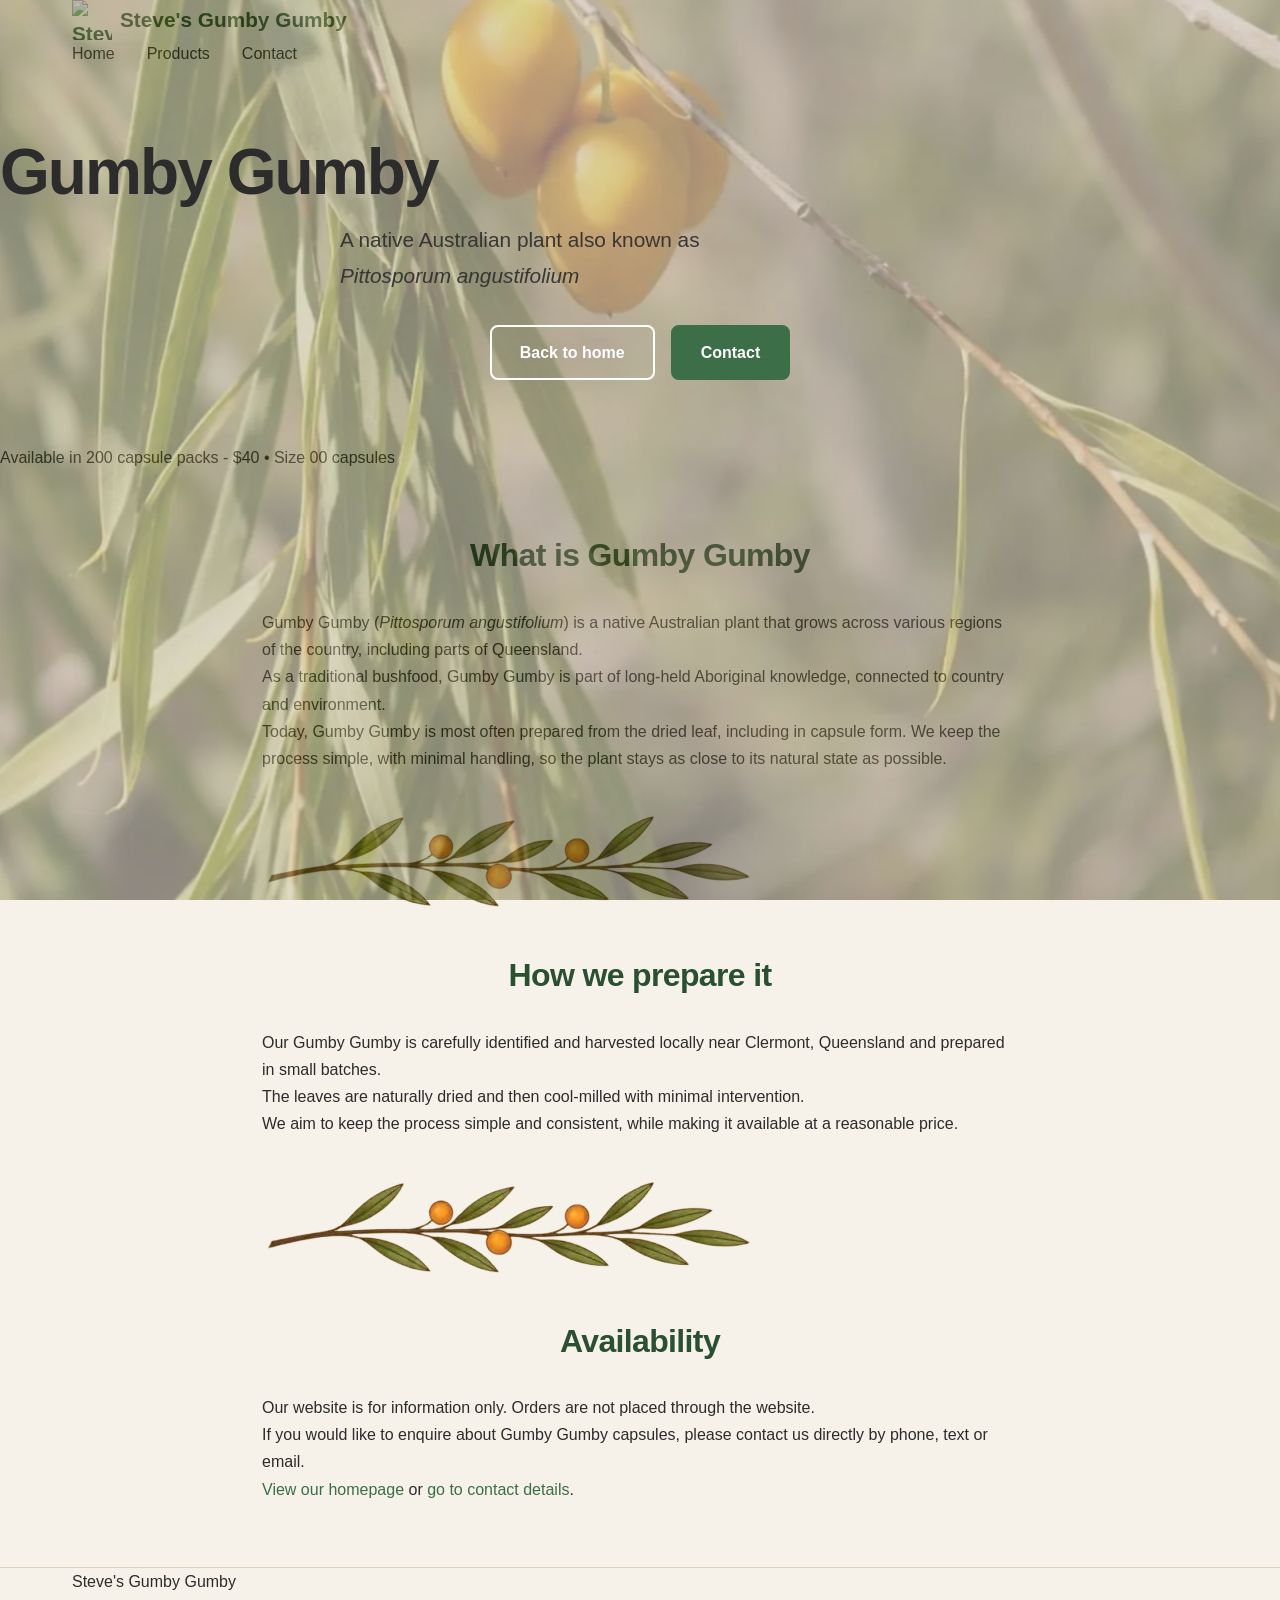
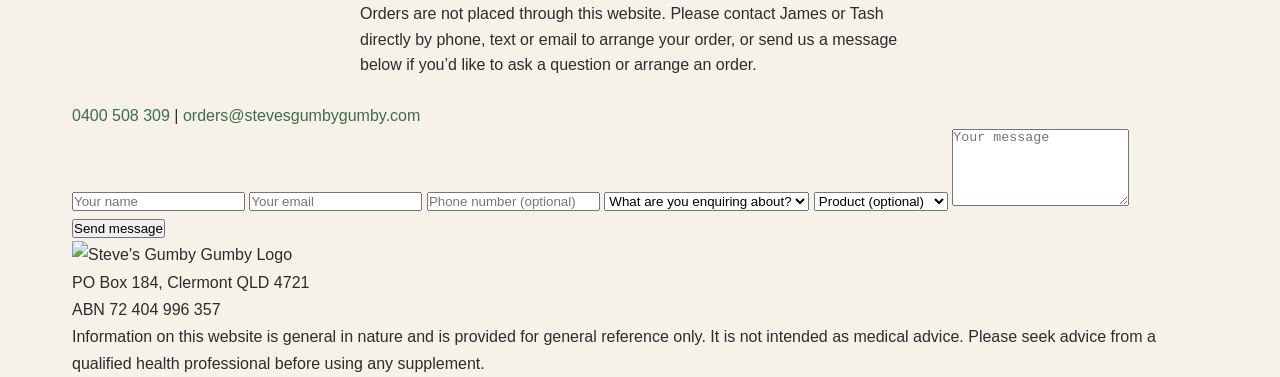
==== gumby/index.html @ 88871fe6 "lots" ====
<!DOCTYPE html>
<html lang="en">

<head>
<meta charset="UTF-8" />
<meta name="viewport" content="width=device-width, initial-scale=1.0" />

<title>Gumby Gumby | Steve's Gumby Gumby Australia</title>
<meta name="description"
  content="Learn more about Gumby Gumby, also known as Pittosporum angustifolium, a native Australian plant prepared in small batches near Clermont, Queensland." />
<meta name="author" content="Steve's Gumby Gumby" />
<meta name="robots" content="index, follow" />

<meta property="og:title" content="Gumby Gumby | Steve's Gumby Gumby Australia" />
<meta property="og:description"
  content="Learn more about Gumby Gumby, a native Australian plant prepared in small batches near Clermont, Queensland." />
<meta property="og:type" content="website" />
<meta property="og:site_name" content="Steve's Gumby Gumby" />
<meta property="og:url" content="https://stevesgumbygumby.com/gumby/" />
<meta property="og:image" content="https://stevesgumbygumby.com/images/gumby-leaves-hero.webp" />

<link rel="canonical" href="https://stevesgumbygumby.com/gumby/" />
<link rel="icon" type="image/png" href="/images/logo.webp" />
<link rel="preconnect" href="https://fonts.googleapis.com" />
<link rel="preconnect" href="https://fonts.gstatic.com" crossorigin />
<link href="https://fonts.googleapis.com/css2?family=Montserrat:ital,wght@0,400;0,500;0,600;0,700;1,400&amp;display=swap"
  rel="stylesheet" />
<style>
  .skip-link,
  .sr-only {
    position: absolute;
  }

  .skip-link {
    left: 16px;
    top: 16px;
    z-index: 100;
    padding: 10px 14px;
    border-radius: 10px;
    background: #3c6e47;
    color: #fff;
    transform: translateY(-200%);
    transition: transform 0.2s ease;
  }

  .skip-link:focus {
    transform: translateY(0);
  }

  .sr-only {
    width: 1px;
    height: 1px;
    padding: 0;
    margin: -1px;
    overflow: hidden;
    clip: rect(0, 0, 0, 0);
    white-space: nowrap;
    border: 0;
  }
</style>
<link rel="stylesheet" href="/main.css" />

<script async src="https://www.googletagmanager.com/gtag/js?id=G-RG7TG7MCJ2"></script>
<script>
  window.dataLayer = window.dataLayer || [];
  function gtag(){dataLayer.push(arguments);}
  gtag('js', new Date());
  gtag('config', 'G-RG7TG7MCJ2');
</script>

<script defer src="https://cloud.umami.is/script.js" data-website-id="03a95c8d-c876-46a6-98cc-812f60736de4"></script>

<script type="application/ld+json">
{
  "@context": "https://schema.org",
  "@type": "Product",
  "name": "Gumby Gumby Capsules (200 capsules)",
  "image": "https://stevesgumbygumby.com/images/premium-gumby-gumby.webp",
  "description": "200 capsule pack containing 100% Gumby Gumby leaf (Pittosporum angustifolium), prepared in small batches near Clermont, Queensland.",
  "brand": {
    "@type": "Brand",
    "name": "Steve's Gumby Gumby"
  },
  "offers": {
  "@type": "Offer",
  "url": "https://stevesgumbygumby.com/gumby/",
  "priceCurrency": "AUD",
  "price": "40.00",
  "availability": "https://schema.org/InStock",
  "priceValidUntil": "2026-12-31"
}
}
</script>
</head>

<body id="top">
  <a class="skip-link" href="#main-content">Skip to content</a>
  <header class="topbar">
    <div class="container topbar-inner">
      <a class="brand" href="/">
        <img src="/images/logo.webp" alt="Steve's Gumby Gumby logo" class="logo">
        Steve's Gumby Gumby
      </a>
      <nav class="nav" aria-label="Primary">
        <a href="/">Home</a>
        <a href="/#products">Products</a>
        <a href="/#contact">Contact</a>
      </nav>
    </div>
  </header>

  <main id="main-content">
    <section class="hero-section">
      <div class="hero-bg">
        <img src="/images/gumby-leaves-hero.webp" alt="Fresh Gumby Gumby leaves from Clermont, Queensland" />
      </div>
      <div class="hero-content">
        <h1>Gumby Gumby</h1>
        <p class="subheading">A native Australian plant also known as <br>
          <em>Pittosporum angustifolium</em></p>
        <div class="hero-buttons">
          <a href="/" class="btn btn-secondary">Back to home</a>
          <a href="/#contact" class="btn btn-primary">Contact</a>
        </div>
      </div>
    </section>

<p class="product-meta">
  Available in 200 capsule packs - $40 • Size 00 capsules
</p>

    <section class="section">
      <div class="container" style="max-width: 820px;">
        <h2 class="section-title">What is Gumby Gumby</h2>

        <div class="approach">
          <p>
            Gumby Gumby (<em>Pittosporum angustifolium</em>) is a native Australian plant that grows across various regions of the country, including parts of Queensland.
          </p>

          <p>
            As a traditional bushfood, Gumby Gumby is part of long-held Aboriginal knowledge, connected to country and environment.          </p>

          <p>
            Today, Gumby Gumby is most often prepared from the dried leaf, including in capsule form. We keep the process simple, with minimal handling, so the plant stays as close to its natural state as possible.          </p>
        </div>

        <div class="gumby-divider" style="margin-top: 36px; margin-bottom: 36px;">
          <img src="/images/leaf-divider.webp" alt="Gumby Gumby botanical divider" loading="lazy">
        </div>

        <h2 class="section-title">How we prepare it</h2>

        <div class="approach">
          <p>
            Our Gumby Gumby is carefully identified and harvested locally near Clermont, Queensland and prepared in small batches.
          </p>

          <p>
            The leaves are naturally dried and then cool-milled with minimal intervention.
          </p>

          <p>
            We aim to keep the process simple and consistent, while making it available at a reasonable price.
          </p>
        </div>

        <div class="gumby-divider" style="margin-top: 36px; margin-bottom: 36px;">
          <img src="/images/leaf-divider.webp" alt="Gumby Gumby botanical divider" loading="lazy">
        </div>

        <h2 class="section-title">Availability</h2>

        <div class="approach">
          <p>
            Our website is for information only. Orders are not placed through the website.
          </p>

          <p>
            If you would like to enquire about Gumby Gumby capsules, please contact us directly by phone, text or email.
          </p>

          <p>
            <a href="/">View our homepage</a> or <a href="/#contact">go to contact details</a>.
          </p>
        </div>
      </div>
    </section>

<section class="contact" id="contact">
  <div class="container">
    <div class="contact-brand">Steve's Gumby Gumby</div>

    <div class="contact-meta" style="max-width: 600px; margin: 6px auto 24px; padding: 0 20px; line-height: 1.6;">
  Orders are not placed through this website. Please contact James or Tash directly by phone, text or email to arrange your order, or send us a message below if you’d like to ask a question or arrange an order.
</div>

    <div class="contact-links">
<a href="tel:0400508309" data-umami-event="Phone Click">0400 508 309</a>
<span>|</span>
<a href="mailto:orders@stevesgumbygumby.com" data-umami-event="Email Click">orders@stevesgumbygumby.com</a>
    </div>

<form
  class="contact-form"
  action="https://formspree.io/f/mojpvykn"
  method="POST"
  onsubmit="handleContactSubmit(event)"
>
  <input type="hidden" name="source" value="gumby-page">
  <input type="hidden" name="_subject" value="New website enquiry - Steve's Gumby Gumby">
  <input type="hidden" name="_replyto">

  <label class="sr-only" for="gumby-contact-name">Your name</label>
  <input
    id="gumby-contact-name"
    type="text"
    name="name"
    placeholder="Your name"
    autocomplete="name"
    required
    data-umami-event="Contact Form Started"
  >

  <label class="sr-only" for="gumby-contact-email">Your email</label>
  <input
    id="gumby-contact-email"
    type="email"
    name="email"
    placeholder="Your email"
    autocomplete="email"
    required
    data-umami-event="Contact Email Field Used"
  >

  <label class="sr-only" for="gumby-contact-phone">Phone number (optional)</label>
  <input
    id="gumby-contact-phone"
    type="text"
    name="phone"
    placeholder="Phone number (optional)"
    autocomplete="tel"
  >

  <label class="sr-only" for="gumby-enquiry-type">What are you enquiring about?</label>
  <select
    name="enquiry_type"
    id="gumby-enquiry-type"
    required
    data-umami-event="Enquiry Type Selected"
  >
    <option value="">What are you enquiring about?</option>
    <option value="Placing an order">Placing an order</option>
    <option value="Product question">Product question</option>
    <option value="General enquiry">General enquiry</option>
  </select>

  <label class="sr-only" for="gumby-product">Product (optional)</label>
  <select
    name="product"
    id="gumby-product"
    data-umami-event="Product Selected"
  >
    <option value="">Product (optional)</option>
    <option value="Gumby Gumby">Gumby Gumby</option>
    <option value="Garlic & Olive Leaf">Garlic & Olive Leaf</option>
    <option value="Turmeric blend">Turmeric blend</option>
    <option value="Moringa">Moringa</option>
    <option value="Not sure yet">Not sure yet</option>
  </select>

  <label class="sr-only" for="gumby-contact-message">Your message</label>
  <textarea
    id="gumby-contact-message"
    name="message"
    rows="5"
    placeholder="Your message"
    required
  ></textarea>

  <button
    type="submit"
    class="contact-form-button"
    data-umami-event="Contact Form Submit"
  >
    Send message
  </button>
  <p class="form-status" data-form-status role="status" aria-live="polite"></p>
</form>

    <div class="contact-info-wrapper">
      <img src="/images/logo.webp" alt="Steve's Gumby Gumby Logo" class="contact-logo" loading="lazy">

      <div class="contact-details">
        <div class="contact-meta">
          PO Box 184, Clermont QLD 4721<br>
          ABN 72 404 996 357
        </div>
      </div>
    </div>

    <div class="disclaimer">
      <p style="margin:0;">
        Information on this website is general in nature and is provided for general reference only. It is not intended as medical advice. Please seek advice from a qualified health professional before using any supplement.
      </p>
    </div>
  </div>
</section>
  </main>

  <script>
  async function handleContactSubmit(event) {
    event.preventDefault();

    const form = event.target;
    const submitButton = form.querySelector('.contact-form-button');
    const status = form.querySelector('[data-form-status]');
    const originalButtonText = submitButton.textContent;

    submitButton.disabled = true;
    submitButton.setAttribute('aria-busy', 'true');
    submitButton.textContent = 'Sending...';
    status.textContent = '';

    try {
      const formData = new FormData(form);
      // Set reply-to as the user's email
      formData.set('_replyto', formData.get('email'));

      const response = await fetch(form.action, {
        method: 'POST',
        body: formData,
        headers: {
          'Accept': 'application/json'
        }
      });

      if (response.ok) {
        status.textContent = 'Message sent. Redirecting...';
        window.location.href = '/thanks.html';
      } else {
        status.textContent = 'Something went wrong. Please try again, or contact us by phone or email.';
        alert('Something went wrong. Please try again, or contact us by phone or email.');
        submitButton.disabled = false;
        submitButton.removeAttribute('aria-busy');
        submitButton.textContent = originalButtonText;
      }
    } catch (error) {
      status.textContent = 'Something went wrong. Please try again, or contact us by phone or email.';
      alert('Something went wrong. Please try again, or contact us by phone or email.');
      submitButton.disabled = false;
      submitButton.removeAttribute('aria-busy');
      submitButton.textContent = originalButtonText;
    }
  }
</script>
</body>



</html>
---- main.css ----
/* ============================================================
   Luscombe Herbals — Main Stylesheet
   Warm cream / deep olive palette
   Font: Inter (Google Fonts)
   ============================================================ */

/* ----- Reset & Base ----- */
*,
*::before,
*::after {
    box-sizing: border-box;
    margin: 0;
    padding: 0;
}

:root {
    --color-cream: #f7f2e9;
    --color-cream-dark: #ede5d6;
    --color-olive: #3c6e47;
    --color-olive-light: #5a8a64;
    --color-olive-dark: #2a4f33;
    --color-text: #2c2c2c;
    --color-text-light: #555;
    --color-white: #ffffff;
    --color-border: #d9d0c0;

    --font-family: 'Inter', -apple-system, BlinkMacSystemFont, 'Segoe UI', Roboto, sans-serif;
    --max-width: 1200px;
    --spacing-xs: 0.25rem;
    --spacing-sm: 0.5rem;
    --spacing-md: 1rem;
    --spacing-lg: 2rem;
    --spacing-xl: 4rem;
    --spacing-xxl: 6rem;

    --radius: 8px;
    --transition: 0.2s ease;
}

html {
    scroll-behavior: smooth;
}

body {
    font-family: var(--font-family);
    font-weight: 400;
    line-height: 1.7;
    color: var(--color-text);
    background: var(--color-cream);
}

img {
    max-width: 100%;
    height: auto;
    display: block;
}

a {
    color: var(--color-olive);
    text-decoration: none;
    transition: color var(--transition);
}
a:hover,
a:focus {
    color: var(--color-olive-dark);
    text-decoration: underline;
}

h1,
h2,
h3,
h4,
h5,
h6 {
    font-weight: 600;
    line-height: 1.3;
    letter-spacing: -0.02em;
}

h1 {
    font-size: 2.8rem;
}
h2 {
    font-size: 2rem;
}
h3 {
    font-size: 1.3rem;
}

/* ----- Skip link ----- */
.skip-link {
    position: absolute;
    left: 16px;
    top: 16px;
    z-index: 100;
    padding: 10px 16px;
    background: var(--color-olive);
    color: #fff;
    border-radius: var(--radius);
    transform: translateY(-200%);
    transition: transform 0.2s ease;
}
.skip-link:focus {
    transform: translateY(0);
}

/* ----- Container ----- */
.container {
    max-width: var(--max-width);
    margin: 0 auto;
    padding: 0 var(--spacing-lg);
}

/* ----- Buttons ----- */
.btn {
    display: inline-block;
    padding: 12px 28px;
    border-radius: var(--radius);
    font-weight: 600;
    font-size: 1rem;
    border: 2px solid transparent;
    cursor: pointer;
    transition: background var(--transition), color var(--transition), border-color var(--transition);
    text-decoration: none !important;
}

.btn-primary {
    background: var(--color-olive);
    color: #fff;
    border-color: var(--color-olive);
}
.btn-primary:hover,
.btn-primary:focus {
    background: var(--color-olive-dark);
    border-color: var(--color-olive-dark);
    color: #fff;
}

.btn-secondary {
    background: transparent;
    color: var(--color-olive);
    border-color: var(--color-olive);
}
.btn-secondary:hover,
.btn-secondary:focus {
    background: var(--color-olive);
    color: #fff;
}

/* ----- Header ----- */
.site-header {
    background: var(--color-white);
    border-bottom: 1px solid var(--color-border);
    padding: var(--spacing-md) 0;
    position: sticky;
    top: 0;
    z-index: 50;
}

.header-inner {
    display: flex;
    align-items: center;
    justify-content: space-between;
    flex-wrap: wrap;
    gap: var(--spacing-md);
}

.brand {
    display: flex;
    align-items: center;
    gap: var(--spacing-sm);
    font-weight: 700;
    font-size: 1.3rem;
    color: var(--color-olive-dark);
    text-decoration: none !important;
}
.brand .logo {
    width: 40px;
    height: 40px;
}

.nav {
    display: flex;
    align-items: center;
    gap: var(--spacing-lg);
}
.nav a {
    font-weight: 500;
    color: var(--color-text);
    text-decoration: none !important;
}
.nav a:hover,
.nav a:focus {
    color: var(--color-olive);
}

.nav-cart {
    display: flex;
    align-items: center;
    gap: 4px;
    position: relative;
}
.cart-count {
    display: inline-block;
    background: var(--color-olive);
    color: #fff;
    font-size: 0.7rem;
    font-weight: 600;
    padding: 1px 7px;
    border-radius: 20px;
    min-width: 20px;
    text-align: center;
}

/* Mobile nav toggle */
.nav-toggle {
    display: none;
    flex-direction: column;
    gap: 5px;
    background: none;
    border: none;
    cursor: pointer;
    padding: 4px;
}
.nav-toggle span {
    display: block;
    width: 24px;
    height: 2px;
    background: var(--color-text);
    transition: 0.2s ease;
}

/* ----- Hero ----- */
.hero {
    position: relative;
    min-height: 70vh;
    display: flex;
    align-items: center;
    justify-content: center;
    text-align: center;
    color: #fff;
    background: var(--color-olive-dark);
}

.hero-bg {
    position: absolute;
    inset: 0;
    overflow: hidden;
}
.hero-bg img {
    width: 100%;
    height: 100%;
    object-fit: cover;
    opacity: 0.5;
}

.hero-content {
    position: relative;
    z-index: 2;
    padding: var(--spacing-xl) 0;
}
.hero-content h1 {
    font-size: 4rem;
    margin-bottom: var(--spacing-sm);
    letter-spacing: -0.03em;
}
.hero-content .subheading {
    font-size: 1.3rem;
    font-weight: 400;
    max-width: 600px;
    margin: 0 auto var(--spacing-lg);
    opacity: 0.9;
}
.hero-buttons {
    display: flex;
    gap: var(--spacing-md);
    justify-content: center;
    flex-wrap: wrap;
}
.hero-buttons .btn-secondary {
    border-color: #fff;
    color: #fff;
}
.hero-buttons .btn-secondary:hover {
    background: #fff;
    color: var(--color-olive-dark);
}

/* ----- Sections ----- */
.section {
    padding: var(--spacing-xl) 0;
    border-bottom: 1px solid var(--color-border);
}
.section:last-of-type {
    border-bottom: none;
}

.section-title {
    text-align: center;
    margin-bottom: var(--spacing-lg);
    color: var(--color-olive-dark);
}

/* Intro */
.intro-text {
    font-size: 1.2rem;
    max-width: 720px;
    margin: 0 auto;
    text-align: center;
    color: var(--color-text-light);
}

/* Approach snippet */
.approach-grid {
    display: grid;
    grid-template-columns: repeat(auto-fit, minmax(220px, 1fr));
    gap: var(--spacing-lg);
    margin-bottom: var(--spacing-lg);
}
.approach-item {
    background: var(--color-white);
    padding: var(--spacing-lg);
    border-radius: var(--radius);
    border: 1px solid var(--color-border);
}
.approach-item h3 {
    color: var(--color-olive);
    margin-bottom: var(--spacing-sm);
}
.approach-cta {
    text-align: center;
}

/* Gumby feature */
.gumby-feature-grid {
    display: grid;
    grid-template-columns: 1fr 1fr;
    gap: var(--spacing-xl);
    align-items: center;
}
.gumby-feature-image img {
    border-radius: var(--radius);
    background: var(--color-cream-dark);
}
.gumby-feature-text p {
    margin-bottom: var(--spacing-md);
}
.gumby-feature-text .btn {
    margin-top: var(--spacing-sm);
}

/* Product grid */
.product-grid {
    display: grid;
    grid-template-columns: repeat(auto-fill, minmax(240px, 1fr));
    gap: var(--spacing-lg);
    margin-bottom: var(--spacing-lg);
}

.product-card {
    background: var(--color-white);
    border-radius: var(--radius);
    border: 1px solid var(--color-border);
    overflow: hidden;
    transition: box-shadow var(--transition);
}
.product-card:hover {
    box-shadow: 0 6px 20px rgba(0, 0, 0, 0.06);
}

.product-card-image {
    background: var(--color-cream-dark);
    aspect-ratio: 1 / 1;
    display: flex;
    align-items: center;
    justify-content: center;
    overflow: hidden;
}
.product-card-image img {
    width: 100%;
    height: 100%;
    object-fit: cover;
}

.product-card-body {
    padding: var(--spacing-md);
}
.product-card-body h3 {
    font-size: 1.1rem;
    margin-bottom: 2px;
    color: var(--color-olive-dark);
}
.product-card-body .price {
    font-weight: 600;
    color: var(--color-olive);
    margin-bottom: var(--spacing-sm);
}
.product-card-body .pack {
    font-size: 0.9rem;
    color: var(--color-text-light);
}
.product-card-body .ingredients {
    font-size: 0.85rem;
    color: var(--color-text-light);
    margin: var(--spacing-sm) 0;
}
.product-card-body .latin {
    font-style: italic;
}
.product-card-body .btn {
    margin-top: var(--spacing-sm);
    width: 100%;
    text-align: center;
}

.product-card .btn-outline {
    background: transparent;
    color: var(--color-olive);
    border: 1px solid var(--color-olive);
}
.product-card .btn-outline:hover {
    background: var(--color-olive);
    color: #fff;
}

.product-card .btn-enquiry {
    background: var(--color-cream-dark);
    color: var(--color-text);
    border: 1px solid var(--color-border);
}
.product-card .btn-enquiry:hover {
    background: var(--color-border);
}

/* Journal grid */
.journal-grid {
    display: grid;
    grid-template-columns: repeat(auto-fill, minmax(260px, 1fr));
    gap: var(--spacing-lg);
    margin-bottom: var(--spacing-lg);
}

.journal-card {
    background: var(--color-white);
    border-radius: var(--radius);
    border: 1px solid var(--color-border);
    overflow: hidden;
}
.journal-card-image {
    background: var(--color-cream-dark);
    aspect-ratio: 16 / 9;
    overflow: hidden;
}
.journal-card-image img {
    width: 100%;
    height: 100%;
    object-fit: cover;
}
.journal-card-body {
    padding: var(--spacing-md);
}
.journal-card-body .date {
    font-size: 0.8rem;
    color: var(--color-text-light);
    text-transform: uppercase;
    letter-spacing: 0.04em;
}
.journal-card-body h3 {
    font-size: 1.1rem;
    margin: var(--spacing-xs) 0;
}
.journal-card-body .excerpt {
    font-size: 0.95rem;
    color: var(--color-text-light);
}

.products-cta,
.journal-cta {
    text-align: center;
}

/* ----- Footer ----- */
.site-footer {
    background: var(--color-olive-dark);
    color: var(--color-cream);
    padding: var(--spacing-xl) 0 var(--spacing-lg);
    border-top: 4px solid var(--color-olive-light);
}
.site-footer a {
    color: var(--color-cream);
    opacity: 0.8;
    text-decoration: none !important;
}
.site-footer a:hover,
.site-footer a:focus {
    opacity: 1;
    text-decoration: underline !important;
}

.footer-inner {
    display: grid;
    grid-template-columns: repeat(auto-fit, minmax(200px, 1fr));
    gap: var(--spacing-lg);
}
.footer-brand {
    display: flex;
    flex-direction: column;
    align-items: flex-start;
    gap: 4px;
}
.footer-brand .footer-logo {
    width: 32px;
    height: 32px;
}
.footer-brand span {
    font-weight: 700;
    font-size: 1.1rem;
}
.footer-tagline {
    font-size: 0.9rem;
    opacity: 0.7;
    margin-top: 2px;
}

.footer-nav,
.footer-legal,
.footer-contact {
    display: flex;
    flex-direction: column;
    gap: 6px;
}
.footer-nav a,
.footer-legal a {
    font-size: 0.95rem;
}
.footer-contact span {
    font-size: 0.9rem;
    opacity: 0.7;
}

.footer-bottom {
    grid-column: 1 / -1;
    border-top: 1px solid rgba(255, 255, 255, 0.15);
    padding-top: var(--spacing-lg);
    margin-top: var(--spacing-lg);
    text-align: center;
    font-size: 0.85rem;
    opacity: 0.7;
}
.footer-bottom .disclaimer-small {
    max-width: 700px;
    margin: var(--spacing-sm) auto 0;
    font-size: 0.75rem;
    opacity: 0.6;
}

/* ============================================================
   Responsive
   ============================================================ */

@media (max-width: 900px) {
    .gumby-feature-grid {
        grid-template-columns: 1fr;
        gap: var(--spacing-lg);
    }
    .gumby-feature-image {
        order: -1;
    }
}

@media (max-width: 768px) {
    :root {
        --spacing-xl: 3rem;
        --spacing-xxl: 4rem;
    }

    h1 {
        font-size: 2.2rem;
    }
    h2 {
        font-size: 1.6rem;
    }
    .hero-content h1 {
        font-size: 2.8rem;
    }

    .nav-toggle {
        display: flex;
    }

    .nav {
        display: none;
        flex-direction: column;
        align-items: stretch;
        gap: var(--spacing-sm);
        width: 100%;
        padding: var(--spacing-md) 0;
        border-top: 1px solid var(--color-border);
        margin-top: var(--spacing-md);
    }
    .nav.is-open {
        display: flex;
    }
    .nav a {
        padding: 8px 0;
    }

    .footer-inner {
        grid-template-columns: 1fr;
        gap: var(--spacing-lg);
    }
}

@media (max-width: 480px) {
    .hero {
        min-height: 50vh;
    }
    .hero-content h1 {
        font-size: 2.2rem;
    }
    .hero-content .subheading {
        font-size: 1rem;
    }
    .product-grid {
        grid-template-columns: 1fr 1fr;
        gap: var(--spacing-md);
    }
    .journal-grid {
        grid-template-columns: 1fr;
    }
    .btn {
        padding: 10px 20px;
        font-size: 0.9rem;
    }
}
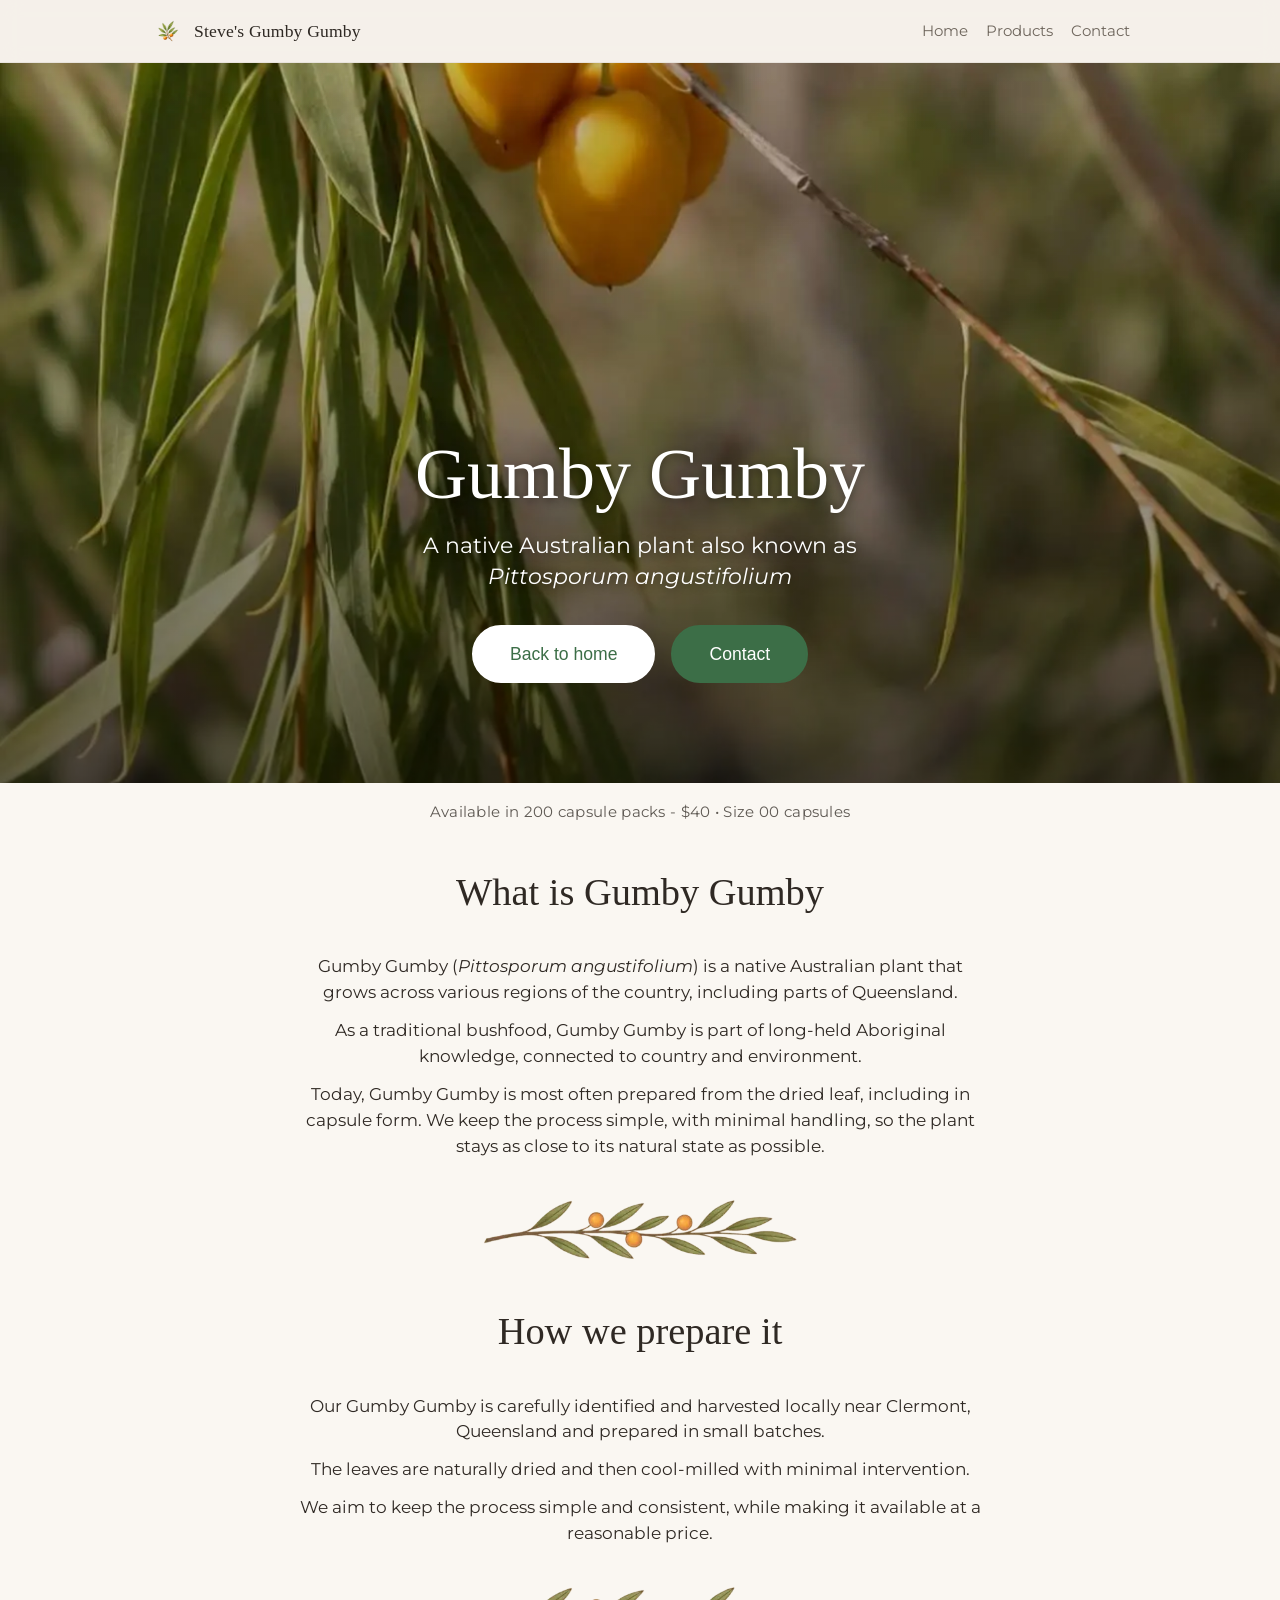
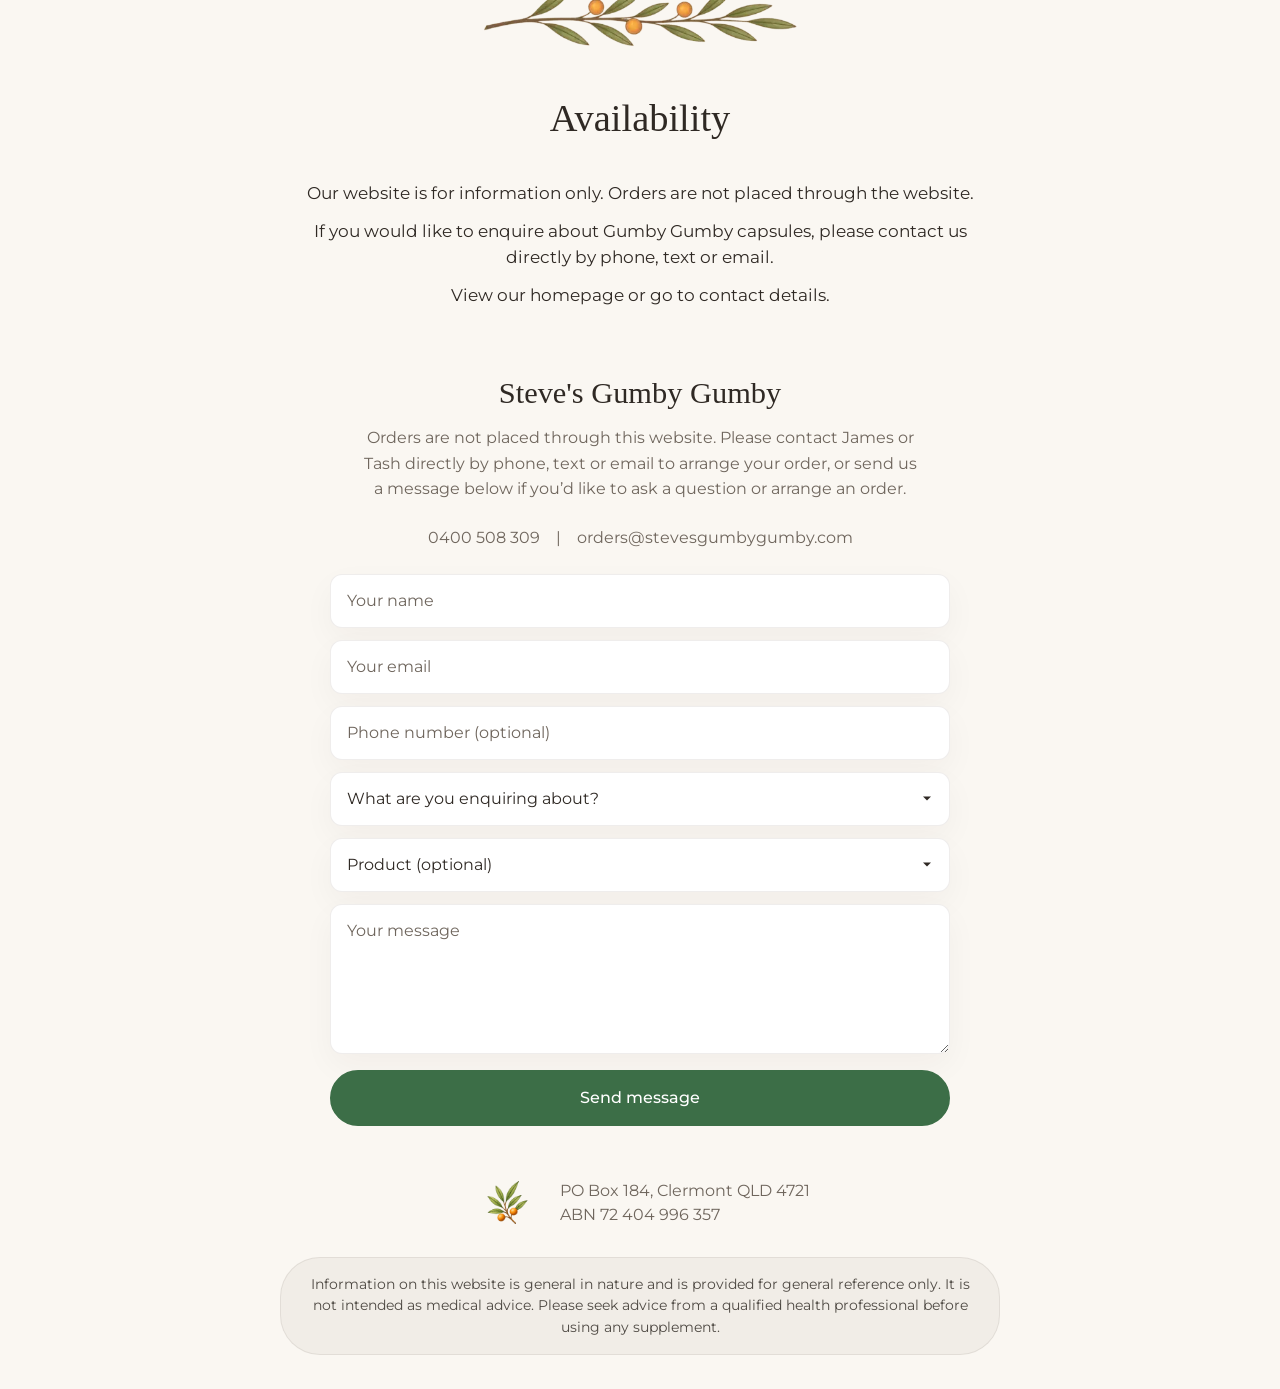
==== commit 936f5feb: "fixed logo" ====
--- a/gumby/index.html
+++ b/gumby/index.html
@@ -20,7 +20,7 @@
 <meta property="og:image" content="https://stevesgumbygumby.com/images/gumby-leaves-hero.webp" />
 
 <link rel="canonical" href="https://stevesgumbygumby.com/gumby/" />
-<link rel="icon" type="image/png" href="/images/logo.webp" />
+<link rel="icon" type="image/png" href="/images/Logo.webp" />
 <link rel="preconnect" href="https://fonts.googleapis.com" />
 <link rel="preconnect" href="https://fonts.gstatic.com" crossorigin />
 <link href="https://fonts.googleapis.com/css2?family=Montserrat:ital,wght@0,400;0,500;0,600;0,700;1,400&amp;display=swap"
@@ -98,7 +98,7 @@
   <header class="topbar">
     <div class="container topbar-inner">
       <a class="brand" href="/">
-        <img src="/images/logo.webp" alt="Steve's Gumby Gumby logo" class="logo">
+        <img src="/images/Logo.webp" alt="Steve's Gumby Gumby logo" class="logo">
         Steve's Gumby Gumby
       </a>
       <nav class="nav" aria-label="Primary">
@@ -289,7 +289,7 @@
 </form>
 
     <div class="contact-info-wrapper">
-      <img src="/images/logo.webp" alt="Steve's Gumby Gumby Logo" class="contact-logo" loading="lazy">
+      <img src="/images/Logo.webp" alt="Steve's Gumby Gumby Logo" class="contact-logo" loading="lazy">
 
       <div class="contact-details">
         <div class="contact-meta">
--- a/main.css
+++ b/main.css
@@ -1,635 +1,775 @@
-/* ============================================================
-   Luscombe Herbals — Main Stylesheet
-   Warm cream / deep olive palette
-   Font: Inter (Google Fonts)
-   ============================================================ */
-
-/* ----- Reset & Base ----- */
-*,
-*::before,
-*::after {
-    box-sizing: border-box;
-    margin: 0;
-    padding: 0;
-}
-
 :root {
-    --color-cream: #f7f2e9;
-    --color-cream-dark: #ede5d6;
-    --color-olive: #3c6e47;
-    --color-olive-light: #5a8a64;
-    --color-olive-dark: #2a4f33;
-    --color-text: #2c2c2c;
-    --color-text-light: #555;
-    --color-white: #ffffff;
-    --color-border: #d9d0c0;
-
-    --font-family: 'Inter', -apple-system, BlinkMacSystemFont, 'Segoe UI', Roboto, sans-serif;
-    --max-width: 1200px;
-    --spacing-xs: 0.25rem;
-    --spacing-sm: 0.5rem;
-    --spacing-md: 1rem;
-    --spacing-lg: 2rem;
-    --spacing-xl: 4rem;
-    --spacing-xxl: 6rem;
-
-    --radius: 8px;
-    --transition: 0.2s ease;
+  --bg: #faf7f2;
+  --panel: #ffffff;
+  --panel-strong: #ffffff;
+  --text: #2f2924;
+  --muted: #6f665d;
+  --line: rgba(120, 108, 97, 0.12);
+  --shadow: 0 12px 32px rgba(48, 37, 29, 0.04);
+  --radius: 16px;
+  --max: 980px;
+}
+
+* {
+  box-sizing: border-box;
 }
 
 html {
-    scroll-behavior: smooth;
+  scroll-behavior: smooth;
 }
 
 body {
-    font-family: var(--font-family);
-    font-weight: 400;
-    line-height: 1.7;
-    color: var(--color-text);
-    background: var(--color-cream);
+  margin: 0;
+  font-family: 'Montserrat', sans-serif;
+  color: var(--text);
+  background: var(--bg);
+  line-height: 1.5;
+}
+
+.skip-link,
+.sr-only {
+  position: absolute;
+}
+
+.skip-link {
+  left: 16px;
+  top: 16px;
+  z-index: 100;
+  padding: 10px 14px;
+  border-radius: 10px;
+  background: #3c6e47;
+  color: #fff;
+  transform: translateY(-200%);
+  transition: transform 0.2s ease;
+}
+
+.skip-link:focus {
+  transform: translateY(0);
+}
+
+.sr-only {
+  width: 1px;
+  height: 1px;
+  padding: 0;
+  margin: -1px;
+  overflow: hidden;
+  clip: rect(0, 0, 0, 0);
+  white-space: nowrap;
+  border: 0;
 }
 
 img {
-    max-width: 100%;
-    height: auto;
-    display: block;
+  max-width: 100%;
+  display: block;
 }
 
 a {
-    color: var(--color-olive);
-    text-decoration: none;
-    transition: color var(--transition);
-}
-a:hover,
-a:focus {
-    color: var(--color-olive-dark);
-    text-decoration: underline;
-}
-
-h1,
-h2,
-h3,
-h4,
-h5,
-h6 {
-    font-weight: 600;
-    line-height: 1.3;
-    letter-spacing: -0.02em;
-}
-
-h1 {
-    font-size: 2.8rem;
-}
-h2 {
-    font-size: 2rem;
-}
+  color: inherit;
+  text-decoration: none;
+}
+
+.container {
+  width: min(calc(100% - 32px), var(--max));
+  margin: 0 auto;
+}
+
+.topbar {
+  position: sticky;
+  top: 0;
+  z-index: 20;
+  backdrop-filter: blur(10px);
+  background: rgba(244, 239, 233, 0.88);
+  border-bottom: 1px solid rgba(120, 108, 97, 0.1);
+}
+
+.topbar-inner {
+  display: flex;
+  justify-content: space-between;
+  align-items: center;
+  gap: 18px;
+  padding: 14px 0;
+}
+
+.brand {
+  display: flex;
+  align-items: center;
+  gap: 10px;
+  font-family: Georgia, "Times New Roman", serif;
+  font-size: 1.1rem;
+  letter-spacing: 0.01em;
+}
+
+.logo {
+  width: 34px;
+  height: 34px;
+  object-fit: contain;
+}
+
+.nav {
+  display: flex;
+  flex-wrap: wrap;
+  gap: 18px;
+  font-size: 0.95rem;
+  color: var(--muted);
+}
+
+.nav a:hover {
+  color: var(--text);
+}
+
+.hero-section {
+  position: relative;
+  width: 100%;
+  min-height: 80vh;
+  display: flex;
+  align-items: flex-end;
+  justify-content: center;
+  padding: 60px 20px 80px;
+  overflow: hidden;
+}
+
+.hero-bg {
+  position: absolute;
+  inset: 0;
+  z-index: 1;
+}
+
+.hero-bg img {
+  width: 100%;
+  height: 100%;
+  object-fit: cover;
+  object-position: center;
+}
+
+.hero-bg::after {
+  content: "";
+  position: absolute;
+  inset: 0;
+  background: linear-gradient(to top, rgba(0, 0, 0, 0.5) 0%, rgba(0, 0, 0, 0.1) 60%, rgba(0, 0, 0, 0) 100%);
+}
+
+.hero-content {
+  position: relative;
+  z-index: 2;
+  text-align: center;
+  color: #fff;
+  max-width: 800px;
+  padding-bottom: 20px;
+}
+
+.hero-content h1 {
+  margin: 0;
+  font-family: Georgia, "Times New Roman", serif;
+  font-size: clamp(2.5rem, 8vw, 4.5rem);
+  font-weight: 500;
+  line-height: 1.1;
+  text-shadow: 0 2px 8px rgba(0, 0, 0, 0.4);
+}
+
+.hero-content .subheading {
+  margin: 16px auto 32px;
+  max-width: 48ch;
+  font-size: clamp(1.1rem, 4vw, 1.4rem);
+  text-shadow: 0 2px 8px rgba(0, 0, 0, 0.4);
+  line-height: 1.4;
+}
+
+.hero-buttons {
+  display: flex;
+  gap: 16px;
+  justify-content: center;
+  flex-wrap: wrap;
+}
+
+.btn {
+  display: inline-flex;
+  align-items: center;
+  justify-content: center;
+  padding: 14px 36px;
+  border-radius: 40px;
+  font-size: 1.1rem;
+  font-weight: 500;
+  text-decoration: none;
+  transition: all 0.25s ease;
+  font-family: -apple-system, BlinkMacSystemFont, "Segoe UI", Roboto, sans-serif;
+}
+
+.btn-primary {
+  background: #3c6e47;
+  color: #fff !important;
+  border: 2px solid #3c6e47;
+}
+
+.btn-primary:hover {
+  background: #2a5033;
+  border-color: #2a5033;
+  transform: translateY(-2px);
+  box-shadow: 0 8px 16px rgba(42, 80, 51, 0.2);
+}
+
+.btn-secondary {
+  background: #fff;
+  color: #3c6e47 !important;
+  border: 2px solid #fff;
+}
+
+.btn-secondary:hover {
+  background: #fdfdfd;
+  transform: translateY(-2px);
+  box-shadow: 0 8px 16px rgba(0, 0, 0, 0.06);
+}
+
+.ordering-note {
+  max-width: 680px;
+  margin: 0 auto;
+  padding: 24px;
+  background: var(--panel);
+  border: 1px solid var(--line);
+  border-radius: var(--radius);
+  font-size: 1.05rem;
+  color: var(--text);
+  text-align: center;
+  box-shadow: var(--shadow);
+}
+
+.ordering-note strong {
+  color: #3c6e47;
+  font-weight: 600;
+  letter-spacing: 0.02em;
+}
+
+.section {
+  padding: 40px 0;
+  scroll-margin-top: 80px;
+}
+
+.section-title {
+  text-align: center;
+  margin: 0 0 24px;
+  font-family: Georgia, "Times New Roman", serif;
+  font-size: clamp(2rem, 3vw, 2.5rem);
+  font-weight: 500;
+}
+
+.products {
+  display: grid;
+  gap: 12px;
+}
+
+.flip-card {
+  width: 100%;
+}
+
+.flip-card-inner {
+  position: relative;
+  width: 100%;
+  min-height: 260px;
+}
+
+.flip-card-face {
+  position: absolute;
+  inset: 0;
+  border: 1px solid var(--line);
+  border-radius: var(--radius);
+  overflow: hidden;
+  background: var(--panel);
+  box-shadow: var(--shadow);
+  opacity: 1;
+  transition: opacity 0.4s ease, transform 0.2s ease, box-shadow 0.2s ease;
+}
+
+.flip-card-front {
+  display: grid;
+  grid-template-columns: 1.25fr 240px;
+}
+
+.flip-card-back {
+  display: grid;
+  grid-template-columns: 1fr;
+  opacity: 0;
+  pointer-events: none;
+}
+
+.flip-card.is-flipped .flip-card-front {
+  opacity: 0;
+  pointer-events: none;
+}
+
+.flip-card.is-flipped .flip-card-back {
+  opacity: 1;
+  pointer-events: auto;
+}
+
+.flip-card:hover .flip-card-face {
+  box-shadow: 0 16px 40px rgba(48, 37, 29, 0.08);
+  transform: translateY(-2px);
+}
+
+.product-copy {
+  padding: 24px 28px;
+}
+
+.back-copy {
+  width: 100%;
+  padding: 24px 28px;
+  display: flex;
+  flex-direction: column;
+  justify-content: center;
+  align-items: flex-start;
+  min-height: 260px;
+}
+
+.back-copy h3 {
+  margin: 0 0 16px;
+  font-size: 1.4rem;
+  font-weight: 600;
+}
+
+.back-copy p {
+  margin: 0 0 10px;
+  font-size: 0.98rem;
+  line-height: 1.45;
+}
+
+.back-copy p:last-of-type {
+  margin-bottom: 14px;
+}
+
+.flip-toggle {
+  margin-top: 8px;
+  display: inline-flex;
+  align-items: center;
+  justify-content: center;
+  padding: 4px 10px;
+  border: 1px solid var(--line);
+  border-radius: 999px;
+  background: #fff;
+  color: var(--text);
+  font: inherit;
+  cursor: pointer;
+  transition: all 0.2s ease;
+  font-size: 0.9rem;
+  width: fit-content;
+}
+
+.flip-toggle:hover {
+  background: #f5f1eb;
+  border-color: #5f574f;
+}
+
+.flip-toggle:focus {
+  outline: 2px solid #3c6e47;
+  outline-offset: 2px;
+}
+
+.product-top {
+  display: flex;
+  justify-content: space-between;
+  gap: 12px;
+  align-items: start;
+  margin-bottom: 8px;
+}
+
 h3 {
-    font-size: 1.3rem;
-}
-
-/* ----- Skip link ----- */
-.skip-link {
-    position: absolute;
-    left: 16px;
-    top: 16px;
-    z-index: 100;
-    padding: 10px 16px;
-    background: var(--color-olive);
-    color: #fff;
-    border-radius: var(--radius);
-    transform: translateY(-200%);
-    transition: transform 0.2s ease;
-}
-.skip-link:focus {
-    transform: translateY(0);
-}
-
-/* ----- Container ----- */
-.container {
-    max-width: var(--max-width);
-    margin: 0 auto;
-    padding: 0 var(--spacing-lg);
-}
-
-/* ----- Buttons ----- */
-.btn {
-    display: inline-block;
-    padding: 12px 28px;
-    border-radius: var(--radius);
-    font-weight: 600;
-    font-size: 1rem;
-    border: 2px solid transparent;
-    cursor: pointer;
-    transition: background var(--transition), color var(--transition), border-color var(--transition);
-    text-decoration: none !important;
-}
-
-.btn-primary {
-    background: var(--color-olive);
-    color: #fff;
-    border-color: var(--color-olive);
-}
-.btn-primary:hover,
-.btn-primary:focus {
-    background: var(--color-olive-dark);
-    border-color: var(--color-olive-dark);
-    color: #fff;
-}
-
-.btn-secondary {
-    background: transparent;
-    color: var(--color-olive);
-    border-color: var(--color-olive);
-}
-.btn-secondary:hover,
-.btn-secondary:focus {
-    background: var(--color-olive);
-    color: #fff;
-}
-
-/* ----- Header ----- */
-.site-header {
-    background: var(--color-white);
-    border-bottom: 1px solid var(--color-border);
-    padding: var(--spacing-md) 0;
-    position: sticky;
-    top: 0;
-    z-index: 50;
-}
-
-.header-inner {
-    display: flex;
+  margin: 0;
+  font-size: 1.4rem;
+  font-weight: 600;
+}
+
+.price {
+  font-size: 1.8rem;
+  font-weight: 700;
+  line-height: 1;
+  white-space: nowrap;
+}
+
+.pack {
+  font-size: 1rem;
+  margin-bottom: 6px;
+}
+
+.ingredients {
+  font-size: 1rem;
+}
+
+.ingredients em,
+.ingredients .latin {
+  color: #5f574f;
+}
+
+.product-image {
+  background: linear-gradient(180deg, rgba(236, 230, 222, 0.95) 0%, rgba(222, 214, 204, 0.95) 100%);
+  position: relative;
+  min-height: 100%;
+}
+
+.product-image img {
+  width: 100%;
+  height: 100%;
+  object-fit: cover;
+  object-position: center center;
+  opacity: 0.95;
+}
+
+.approach {
+  text-align: center;
+  max-width: 700px;
+  margin: 0 auto 4px;
+  padding: 8px 0 0;
+}
+
+.approach p {
+  margin: 0 0 12px;
+  font-size: 1.08rem;
+}
+
+.gumby-divider {
+  text-align: center;
+  margin: 45px 0 1px;
+}
+
+.gumby-divider img {
+  width: 320px;
+  max-width: 48%;
+  opacity: 0.85;
+  display: block;
+  margin: 0 auto;
+}
+
+.hero-info {
+  padding-top: 2px;
+  padding-bottom: 2px;
+}
+
+.gallery-grid {
+  display: grid;
+  grid-template-columns: repeat(2, minmax(0, 1fr));
+  max-width: 800px;
+  margin: 12px auto 0;
+  gap: 14px;
+  align-items: start;
+}
+
+.gallery-card {
+  background: var(--panel-strong);
+  border: 1px solid var(--line);
+  border-radius: 12px;
+  overflow: hidden;
+  box-shadow: var(--shadow);
+}
+
+.gallery-media {
+  aspect-ratio: 4 / 3;
+  background: linear-gradient(135deg, #d8d1c8 0%, #ede7de 100%);
+  overflow: hidden;
+}
+
+.gallery-media img {
+  width: 100%;
+  height: 100%;
+  object-fit: cover;
+}
+
+.contact {
+  text-align: center;
+  padding: 12px 0 34px;
+}
+
+.contact-form {
+  max-width: 620px;
+  margin: 24px auto 0;
+  display: grid;
+  gap: 12px;
+}
+
+.contact-form select,
+.contact-form input,
+.contact-form textarea,
+.contact-form button {
+  width: 100%;
+}
+
+#order-fields {
+  display: grid;
+  gap: 14px;
+}
+
+.contact-form input,
+.contact-form textarea {
+  width: 100%;
+  padding: 14px 16px;
+  border: 1px solid var(--line);
+  border-radius: 12px;
+  background: #fff;
+  color: var(--text);
+  font: inherit;
+  resize: vertical;
+  box-shadow: var(--shadow);
+}
+
+.contact-form select {
+  width: 100%;
+  padding: 14px 16px;
+  border: 1px solid var(--line);
+  border-radius: 12px;
+  background: #fff;
+  color: var(--text);
+  font: inherit;
+  box-shadow: var(--shadow);
+  cursor: pointer;
+
+  appearance: none;
+  -webkit-appearance: none;
+  -moz-appearance: none;
+
+  background-image: url("data:image/svg+xml;utf8,<svg fill='%232f2924' height='20' viewBox='0 0 20 20' width='20' xmlns='http://www.w3.org/2000/svg'><path d='M5 7l5 5 5-5z'/></svg>");
+  background-repeat: no-repeat;
+  background-position: right 14px center;
+  background-size: 16px;
+}
+
+.contact-form select:focus {
+  outline: 2px solid rgba(60, 110, 71, 0.22);
+  outline-offset: 1px;
+  border-color: rgba(60, 110, 71, 0.35);
+}
+
+.contact-form input::placeholder,
+.contact-form textarea::placeholder {
+  color: var(--muted);
+}
+
+.contact-form input:focus,
+.contact-form textarea:focus {
+  outline: 2px solid rgba(60, 110, 71, 0.22);
+  outline-offset: 1px;
+  border-color: rgba(60, 110, 71, 0.35);
+}
+
+.contact-form-button {
+  display: inline-flex;
+  align-items: center;
+  justify-content: center;
+  padding: 14px 22px;
+  border: 2px solid #3c6e47;
+  border-radius: 999px;
+  background: #3c6e47;
+  color: #fff;
+  font: inherit;
+  font-weight: 500;
+  cursor: pointer;
+  transition: all 0.25s ease;
+  width: fit-content;
+  margin: 4px auto 0;
+}
+
+.contact-form-button:hover {
+  background: #2a5033;
+  border-color: #2a5033;
+  transform: translateY(-1px);
+  box-shadow: 0 8px 16px rgba(42, 80, 51, 0.18);
+}
+
+.contact-form-button:focus {
+  outline: 2px solid rgba(60, 110, 71, 0.22);
+  outline-offset: 2px;
+}
+
+.contact-form-button:disabled {
+  cursor: wait;
+  opacity: 0.8;
+  transform: none;
+  box-shadow: none;
+}
+
+@media (max-width: 760px) {
+  .contact-form {
+    margin-top: 20px;
+  }
+
+  .contact-form input,
+  .contact-form textarea {
+    padding: 13px 14px;
+  }
+
+  .contact-form-button {
+    width: 100%;
+  }
+}
+
+.product-meta {
+  text-align: center;
+  margin: 18px 0 0;
+  font-size: 0.95rem;
+  color: #5f5a54;
+  letter-spacing: 0.02em;
+}
+
+.contact-brand {
+  font-family: Georgia, "Times New Roman", serif;
+  font-size: 1.9rem;
+  margin-bottom: 8px;
+}
+
+.form-status {
+  min-height: 1.5em;
+  margin: 4px 0 0;
+  color: var(--muted);
+  font-size: 0.95rem;
+}
+
+.contact-meta,
+.contact-links {
+  color: var(--muted);
+  font-size: 1rem;
+}
+
+.contact-links {
+  margin-top: 10px;
+  display: flex;
+  justify-content: center;
+  gap: 16px;
+  flex-wrap: wrap;
+}
+
+.contact-info-wrapper {
+  display: flex;
+  align-items: center;
+  justify-content: center;
+  gap: 20px;
+  margin-top: 14px;
+  text-align: left;
+}
+
+.contact-logo {
+  width: 70px;
+  height: auto;
+  flex-shrink: 0;
+}
+
+.contact-details {
+  display: flex;
+  flex-direction: column;
+}
+
+.contact-details .contact-links {
+  justify-content: flex-start;
+  margin-top: 0;
+}
+
+.contact-details .contact-meta {
+  margin-top: 0 !important;
+}
+
+.disclaimer {
+  max-width: 720px;
+  margin: 30px auto 0;
+  padding: 16px 20px;
+  background: #f1ede7;
+  border-radius: 40px;
+  font-size: 0.9rem;
+  color: #4f4a44;
+  border: 1px solid rgba(90, 80, 70, 0.1);
+}
+
+@media (max-width: 760px) {
+  .topbar-inner {
+    flex-direction: column;
+    align-items: start;
+  }
+
+  .contact-logo {
+    width: 65px;
+  }
+
+  .product-top {
+    margin-bottom: 2px;
     align-items: center;
-    justify-content: space-between;
-    flex-wrap: wrap;
-    gap: var(--spacing-md);
-}
-
-.brand {
-    display: flex;
-    align-items: center;
-    gap: var(--spacing-sm);
-    font-weight: 700;
-    font-size: 1.3rem;
-    color: var(--color-olive-dark);
-    text-decoration: none !important;
-}
-.brand .logo {
-    width: 40px;
-    height: 40px;
-}
-
-.nav {
-    display: flex;
-    align-items: center;
-    gap: var(--spacing-lg);
-}
-.nav a {
-    font-weight: 500;
-    color: var(--color-text);
-    text-decoration: none !important;
-}
-.nav a:hover,
-.nav a:focus {
-    color: var(--color-olive);
-}
-
-.nav-cart {
-    display: flex;
-    align-items: center;
-    gap: 4px;
-    position: relative;
-}
-.cart-count {
-    display: inline-block;
-    background: var(--color-olive);
-    color: #fff;
-    font-size: 0.7rem;
-    font-weight: 600;
-    padding: 1px 7px;
-    border-radius: 20px;
-    min-width: 20px;
-    text-align: center;
-}
-
-/* Mobile nav toggle */
-.nav-toggle {
-    display: none;
-    flex-direction: column;
-    gap: 5px;
-    background: none;
-    border: none;
-    cursor: pointer;
-    padding: 4px;
-}
-.nav-toggle span {
-    display: block;
-    width: 24px;
-    height: 2px;
-    background: var(--color-text);
-    transition: 0.2s ease;
-}
-
-/* ----- Hero ----- */
-.hero {
-    position: relative;
-    min-height: 70vh;
-    display: flex;
-    align-items: center;
-    justify-content: center;
-    text-align: center;
-    color: #fff;
-    background: var(--color-olive-dark);
-}
-
-.hero-bg {
-    position: absolute;
-    inset: 0;
-    overflow: hidden;
-}
-.hero-bg img {
-    width: 100%;
-    height: 100%;
-    object-fit: cover;
-    opacity: 0.5;
-}
-
-.hero-content {
-    position: relative;
-    z-index: 2;
-    padding: var(--spacing-xl) 0;
-}
-.hero-content h1 {
-    font-size: 4rem;
-    margin-bottom: var(--spacing-sm);
-    letter-spacing: -0.03em;
-}
-.hero-content .subheading {
-    font-size: 1.3rem;
-    font-weight: 400;
-    max-width: 600px;
-    margin: 0 auto var(--spacing-lg);
-    opacity: 0.9;
-}
-.hero-buttons {
-    display: flex;
-    gap: var(--spacing-md);
-    justify-content: center;
-    flex-wrap: wrap;
-}
-.hero-buttons .btn-secondary {
-    border-color: #fff;
-    color: #fff;
-}
-.hero-buttons .btn-secondary:hover {
-    background: #fff;
-    color: var(--color-olive-dark);
-}
-
-/* ----- Sections ----- */
-.section {
-    padding: var(--spacing-xl) 0;
-    border-bottom: 1px solid var(--color-border);
-}
-.section:last-of-type {
-    border-bottom: none;
-}
-
-.section-title {
-    text-align: center;
-    margin-bottom: var(--spacing-lg);
-    color: var(--color-olive-dark);
-}
-
-/* Intro */
-.intro-text {
-    font-size: 1.2rem;
-    max-width: 720px;
-    margin: 0 auto;
-    text-align: center;
-    color: var(--color-text-light);
-}
-
-/* Approach snippet */
-.approach-grid {
-    display: grid;
-    grid-template-columns: repeat(auto-fit, minmax(220px, 1fr));
-    gap: var(--spacing-lg);
-    margin-bottom: var(--spacing-lg);
-}
-.approach-item {
-    background: var(--color-white);
-    padding: var(--spacing-lg);
-    border-radius: var(--radius);
-    border: 1px solid var(--color-border);
-}
-.approach-item h3 {
-    color: var(--color-olive);
-    margin-bottom: var(--spacing-sm);
-}
-.approach-cta {
-    text-align: center;
-}
-
-/* Gumby feature */
-.gumby-feature-grid {
-    display: grid;
-    grid-template-columns: 1fr 1fr;
-    gap: var(--spacing-xl);
-    align-items: center;
-}
-.gumby-feature-image img {
-    border-radius: var(--radius);
-    background: var(--color-cream-dark);
-}
-.gumby-feature-text p {
-    margin-bottom: var(--spacing-md);
-}
-.gumby-feature-text .btn {
-    margin-top: var(--spacing-sm);
-}
-
-/* Product grid */
-.product-grid {
-    display: grid;
-    grid-template-columns: repeat(auto-fill, minmax(240px, 1fr));
-    gap: var(--spacing-lg);
-    margin-bottom: var(--spacing-lg);
-}
-
-.product-card {
-    background: var(--color-white);
-    border-radius: var(--radius);
-    border: 1px solid var(--color-border);
-    overflow: hidden;
-    transition: box-shadow var(--transition);
-}
-.product-card:hover {
-    box-shadow: 0 6px 20px rgba(0, 0, 0, 0.06);
-}
-
-.product-card-image {
-    background: var(--color-cream-dark);
-    aspect-ratio: 1 / 1;
-    display: flex;
-    align-items: center;
-    justify-content: center;
-    overflow: hidden;
-}
-.product-card-image img {
-    width: 100%;
-    height: 100%;
-    object-fit: cover;
-}
-
-.product-card-body {
-    padding: var(--spacing-md);
-}
-.product-card-body h3 {
-    font-size: 1.1rem;
-    margin-bottom: 2px;
-    color: var(--color-olive-dark);
-}
-.product-card-body .price {
-    font-weight: 600;
-    color: var(--color-olive);
-    margin-bottom: var(--spacing-sm);
-}
-.product-card-body .pack {
-    font-size: 0.9rem;
-    color: var(--color-text-light);
-}
-.product-card-body .ingredients {
-    font-size: 0.85rem;
-    color: var(--color-text-light);
-    margin: var(--spacing-sm) 0;
-}
-.product-card-body .latin {
-    font-style: italic;
-}
-.product-card-body .btn {
-    margin-top: var(--spacing-sm);
-    width: 100%;
-    text-align: center;
-}
-
-.product-card .btn-outline {
-    background: transparent;
-    color: var(--color-olive);
-    border: 1px solid var(--color-olive);
-}
-.product-card .btn-outline:hover {
-    background: var(--color-olive);
-    color: #fff;
-}
-
-.product-card .btn-enquiry {
-    background: var(--color-cream-dark);
-    color: var(--color-text);
-    border: 1px solid var(--color-border);
-}
-.product-card .btn-enquiry:hover {
-    background: var(--color-border);
-}
-
-/* Journal grid */
-.journal-grid {
-    display: grid;
-    grid-template-columns: repeat(auto-fill, minmax(260px, 1fr));
-    gap: var(--spacing-lg);
-    margin-bottom: var(--spacing-lg);
-}
-
-.journal-card {
-    background: var(--color-white);
-    border-radius: var(--radius);
-    border: 1px solid var(--color-border);
-    overflow: hidden;
-}
-.journal-card-image {
-    background: var(--color-cream-dark);
-    aspect-ratio: 16 / 9;
-    overflow: hidden;
-}
-.journal-card-image img {
-    width: 100%;
-    height: 100%;
-    object-fit: cover;
-}
-.journal-card-body {
-    padding: var(--spacing-md);
-}
-.journal-card-body .date {
-    font-size: 0.8rem;
-    color: var(--color-text-light);
-    text-transform: uppercase;
-    letter-spacing: 0.04em;
-}
-.journal-card-body h3 {
-    font-size: 1.1rem;
-    margin: var(--spacing-xs) 0;
-}
-.journal-card-body .excerpt {
-    font-size: 0.95rem;
-    color: var(--color-text-light);
-}
-
-.products-cta,
-.journal-cta {
-    text-align: center;
-}
-
-/* ----- Footer ----- */
-.site-footer {
-    background: var(--color-olive-dark);
-    color: var(--color-cream);
-    padding: var(--spacing-xl) 0 var(--spacing-lg);
-    border-top: 4px solid var(--color-olive-light);
-}
-.site-footer a {
-    color: var(--color-cream);
-    opacity: 0.8;
-    text-decoration: none !important;
-}
-.site-footer a:hover,
-.site-footer a:focus {
-    opacity: 1;
-    text-decoration: underline !important;
-}
-
-.footer-inner {
-    display: grid;
-    grid-template-columns: repeat(auto-fit, minmax(200px, 1fr));
-    gap: var(--spacing-lg);
-}
-.footer-brand {
+  }
+
+  .flip-card-inner {
+    min-height: 320px;
+  }
+
+  .flip-card-front {
+    grid-template-columns: 1fr;
+  }
+
+  .product-copy {
+    padding: 12px;
     display: flex;
     flex-direction: column;
-    align-items: flex-start;
-    gap: 4px;
-}
-.footer-brand .footer-logo {
-    width: 32px;
-    height: 32px;
-}
-.footer-brand span {
-    font-weight: 700;
+    justify-content: center;
+  }
+
+  .product-copy h3 {
+    font-size: 1rem;
+    line-height: 1.2;
+  }
+
+  .pack {
+    font-size: 0.82rem;
+    margin-bottom: 2px;
+    line-height: 1.2;
+  }
+
+  .ingredients {
+    font-size: 0.82rem;
+    line-height: 1.3;
+  }
+
+  .back-copy {
+    padding: 16px;
+  }
+
+  .back-copy h3 {
     font-size: 1.1rem;
-}
-.footer-tagline {
+    margin-bottom: 12px;
+  }
+
+  .back-copy p {
     font-size: 0.9rem;
-    opacity: 0.7;
-    margin-top: 2px;
-}
-
-.footer-nav,
-.footer-legal,
-.footer-contact {
-    display: flex;
-    flex-direction: column;
-    gap: 6px;
-}
-.footer-nav a,
-.footer-legal a {
-    font-size: 0.95rem;
-}
-.footer-contact span {
-    font-size: 0.9rem;
-    opacity: 0.7;
-}
-
-.footer-bottom {
-    grid-column: 1 / -1;
-    border-top: 1px solid rgba(255, 255, 255, 0.15);
-    padding-top: var(--spacing-lg);
-    margin-top: var(--spacing-lg);
-    text-align: center;
+    margin-bottom: 8px;
+  }
+
+  .flip-toggle {
     font-size: 0.85rem;
-    opacity: 0.7;
-}
-.footer-bottom .disclaimer-small {
-    max-width: 700px;
-    margin: var(--spacing-sm) auto 0;
-    font-size: 0.75rem;
-    opacity: 0.6;
-}
-
-/* ============================================================
-   Responsive
-   ============================================================ */
-
-@media (max-width: 900px) {
-    .gumby-feature-grid {
-        grid-template-columns: 1fr;
-        gap: var(--spacing-lg);
-    }
-    .gumby-feature-image {
-        order: -1;
-    }
-}
-
-@media (max-width: 768px) {
-    :root {
-        --spacing-xl: 3rem;
-        --spacing-xxl: 4rem;
-    }
-
-    h1 {
-        font-size: 2.2rem;
-    }
-    h2 {
-        font-size: 1.6rem;
-    }
-    .hero-content h1 {
-        font-size: 2.8rem;
-    }
-
-    .nav-toggle {
-        display: flex;
-    }
-
-    .nav {
-        display: none;
-        flex-direction: column;
-        align-items: stretch;
-        gap: var(--spacing-sm);
-        width: 100%;
-        padding: var(--spacing-md) 0;
-        border-top: 1px solid var(--color-border);
-        margin-top: var(--spacing-md);
-    }
-    .nav.is-open {
-        display: flex;
-    }
-    .nav a {
-        padding: 8px 0;
-    }
-
-    .footer-inner {
-        grid-template-columns: 1fr;
-        gap: var(--spacing-lg);
-    }
-}
-
-@media (max-width: 480px) {
-    .hero {
-        min-height: 50vh;
-    }
-    .hero-content h1 {
-        font-size: 2.2rem;
-    }
-    .hero-content .subheading {
-        font-size: 1rem;
-    }
-    .product-grid {
-        grid-template-columns: 1fr 1fr;
-        gap: var(--spacing-md);
-    }
-    .journal-grid {
-        grid-template-columns: 1fr;
-    }
-    .btn {
-        padding: 10px 20px;
-        font-size: 0.9rem;
-    }
-}+    margin-top: 10px;
+    width: fit-content;
+  }
+
+  .approach {
+    margin-bottom: 0;
+  }
+
+  .gumby-divider {
+    margin: 16px 0;
+  }
+
+  .gumby-divider img {
+    width: 180px;
+    max-width: 55%;
+  }
+
+  .hero-info {
+    padding-top: 0;
+    padding-bottom: 16px;
+  }
+
+  .gallery-grid {
+    grid-template-columns: 1fr;
+  }
+
+  .product-image {
+    height: 180px;
+    order: -1;
+  }
+
+  .gallery-media {
+    aspect-ratio: 3 / 2;
+  }
+
+  .price {
+    font-size: 1.35rem;
+  }
+}
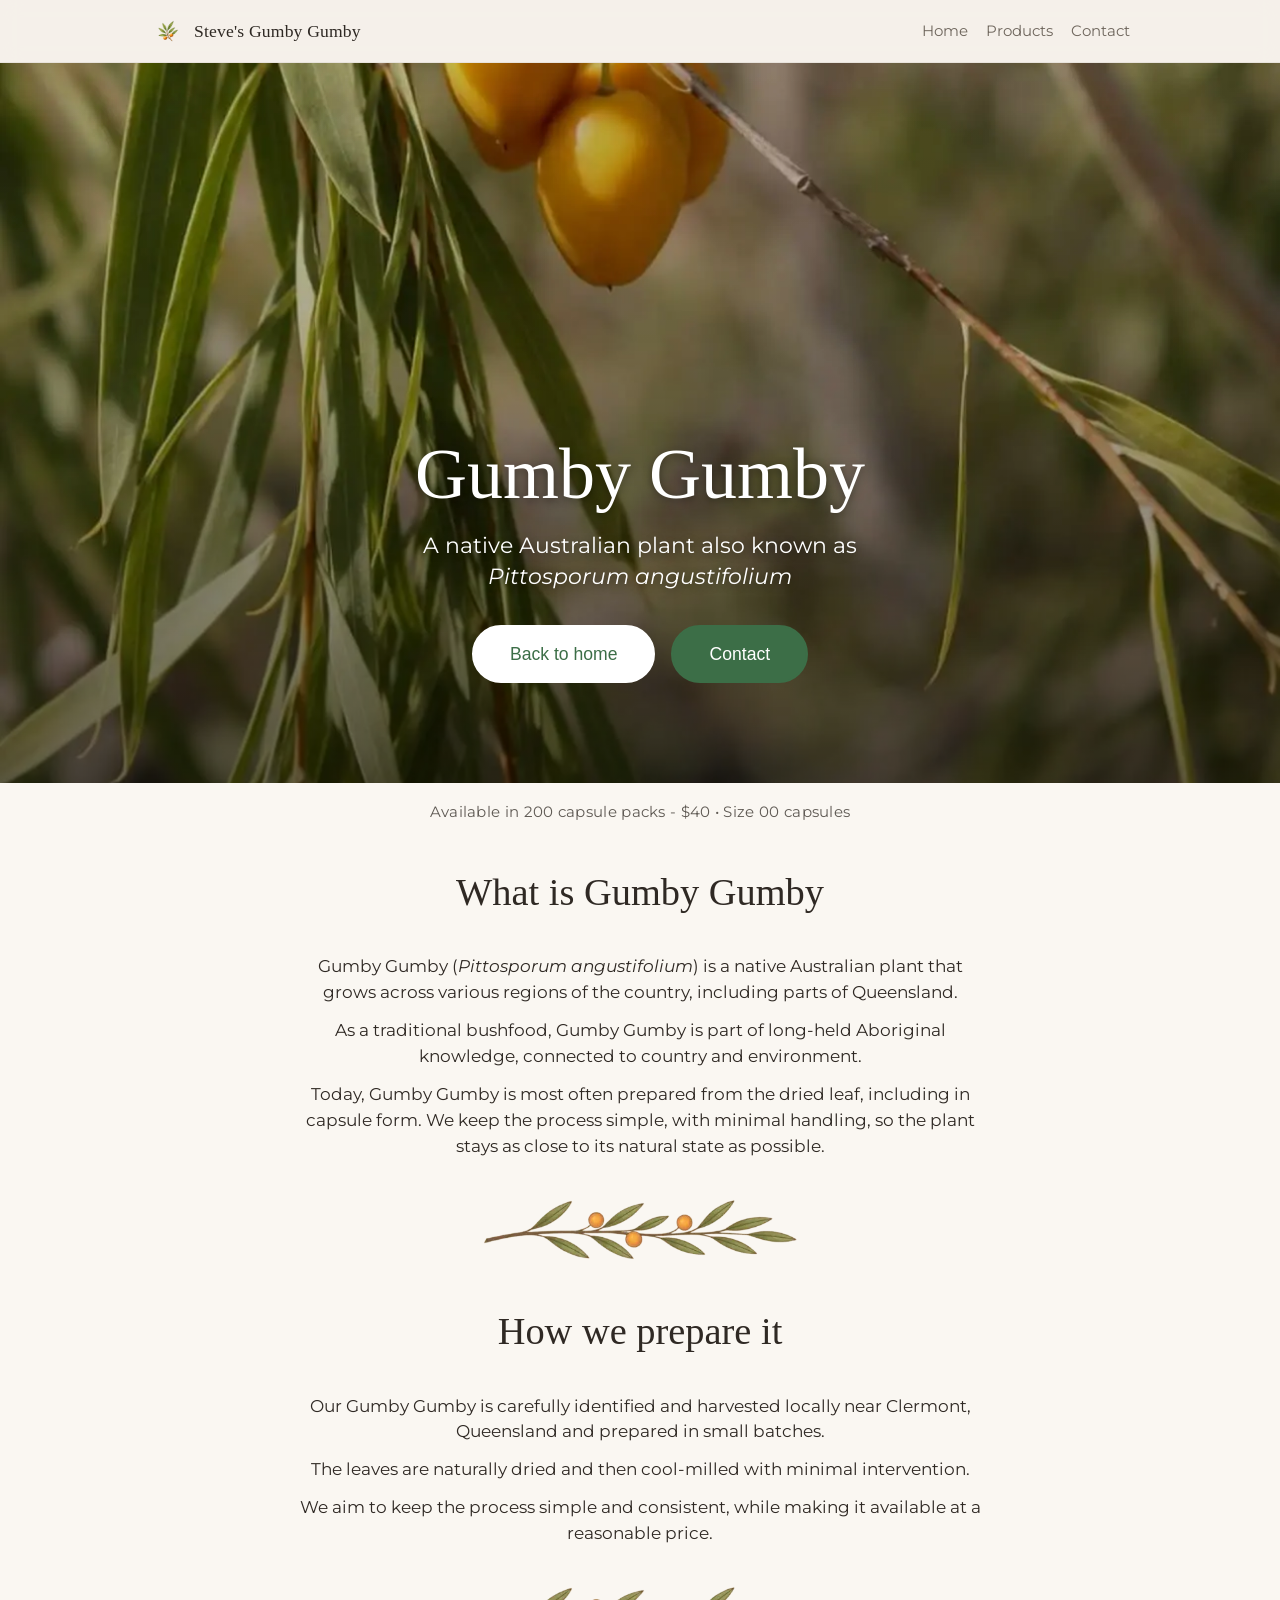
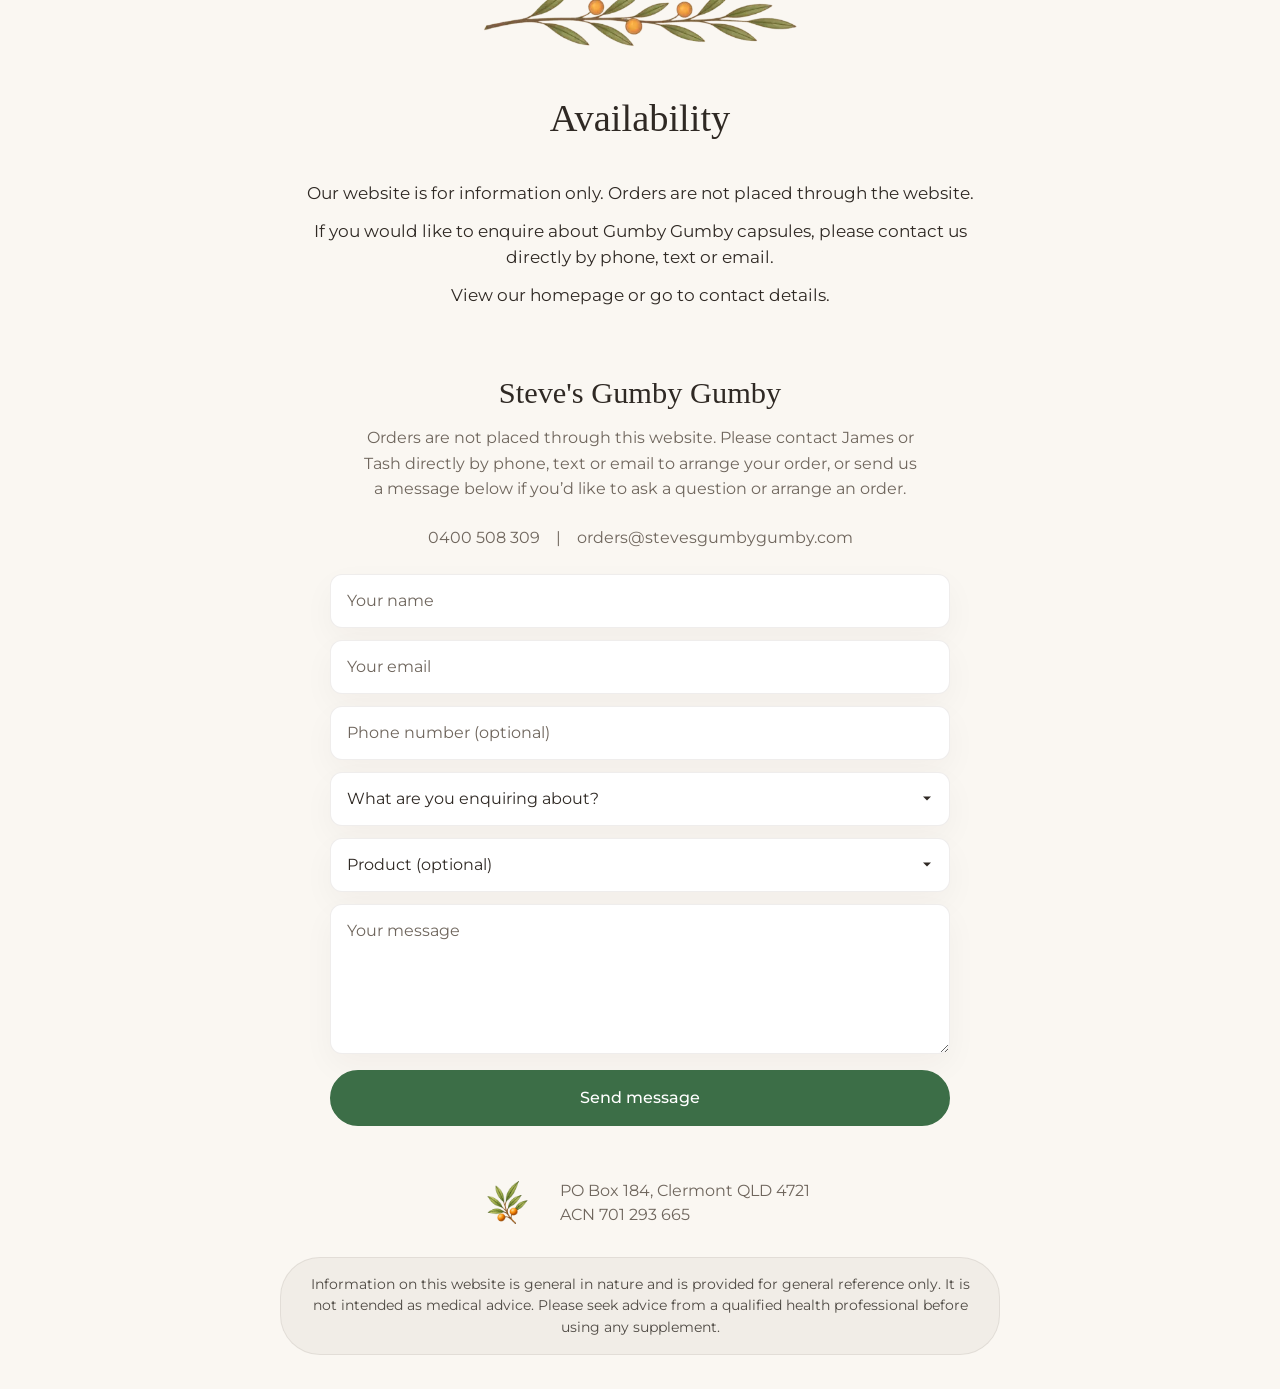
==== commit 47de792e: "ABN -> ACN" ====
--- a/gumby/index.html
+++ b/gumby/index.html
@@ -294,7 +294,7 @@
       <div class="contact-details">
         <div class="contact-meta">
           PO Box 184, Clermont QLD 4721<br>
-          ABN 72 404 996 357
+          ACN 701 293 665
         </div>
       </div>
     </div>
